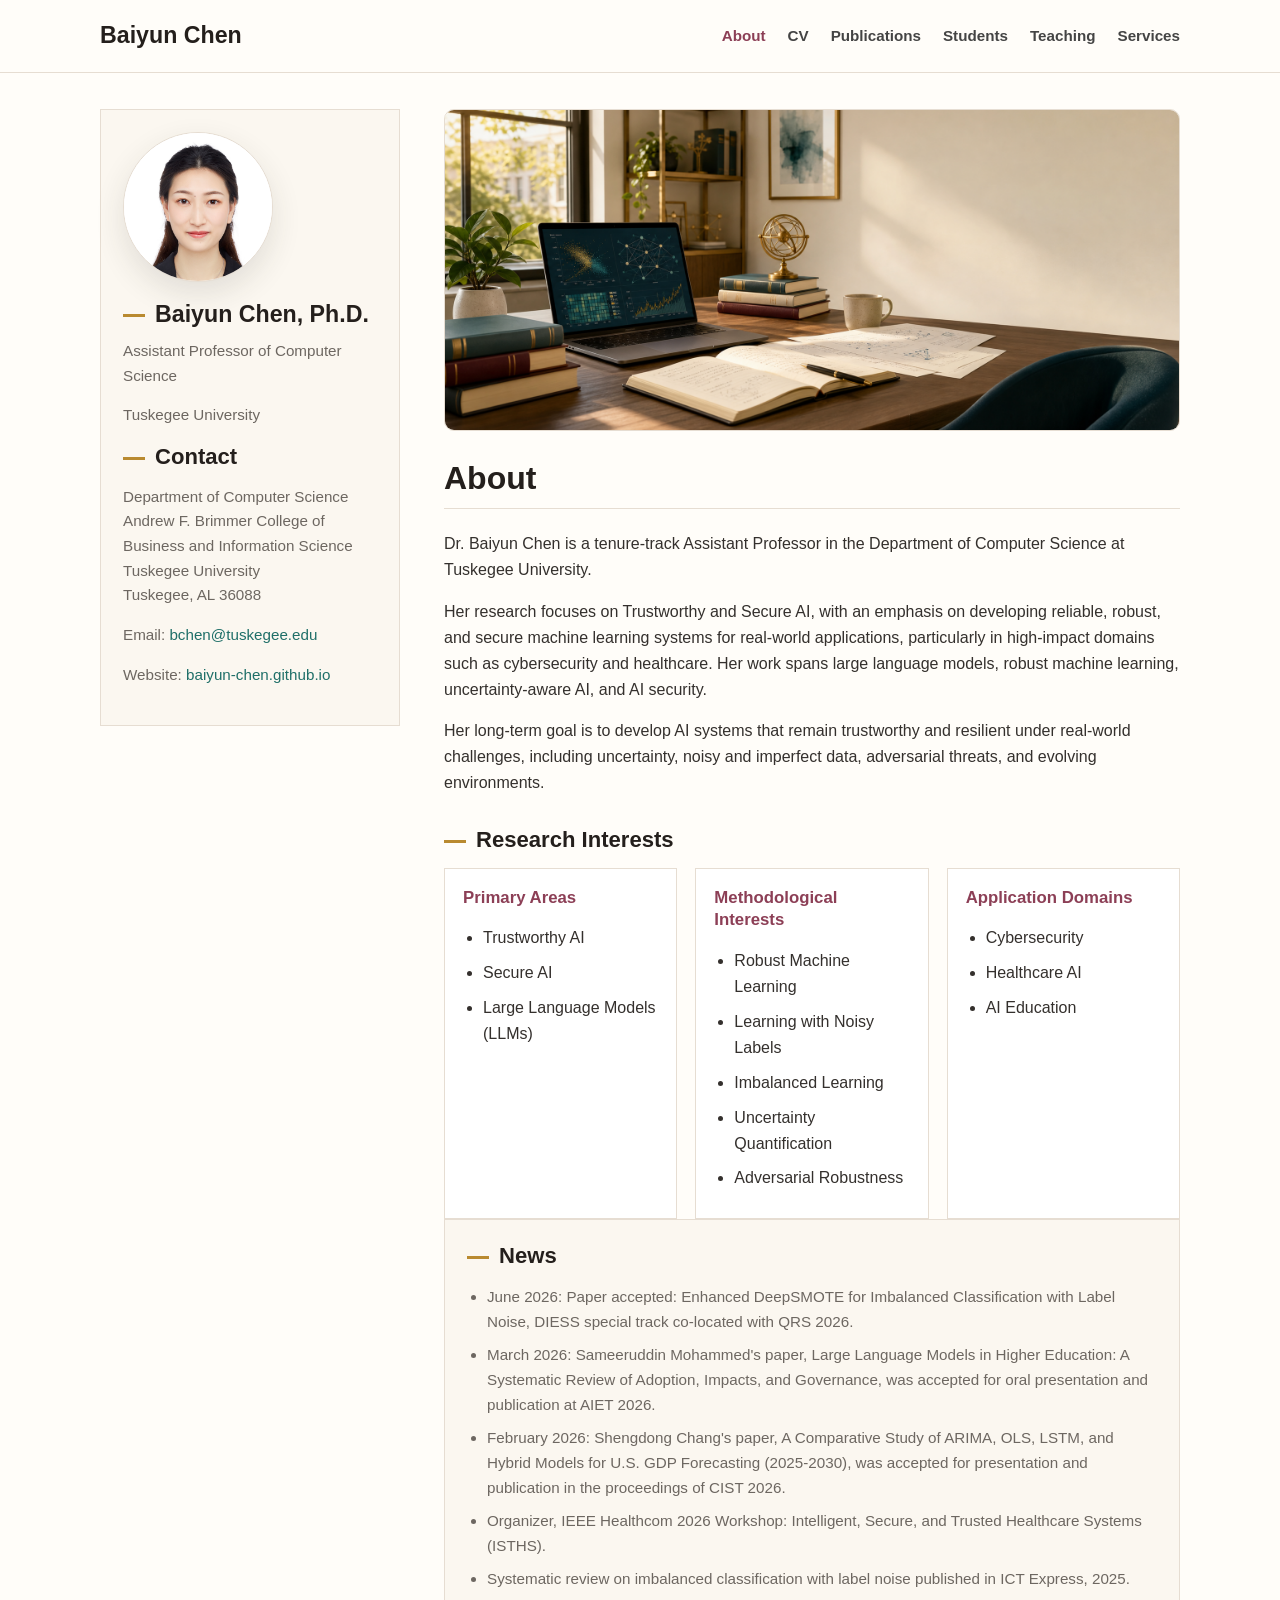
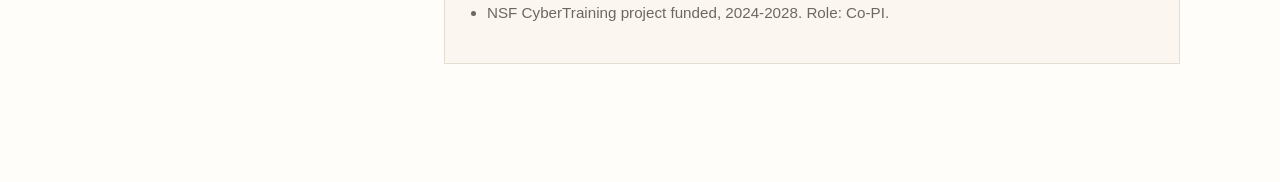
==== index.html @ 9881d70f "Revise homepage biography" ====
<!doctype html>
<html lang="en">
  <head>
    <meta charset="utf-8">
    <meta name="viewport" content="width=device-width, initial-scale=1">
    <meta name="description" content="Baiyun Chen, Ph.D. Assistant Professor of Computer Science at Tuskegee University.">
    <title>Baiyun Chen | About</title>
    <link rel="stylesheet" href="styles.css?v=20260610e">
  </head>
  <body>
    <header class="site-header">
      <div class="header-inner">
        <a class="site-logo" href="index.html">Baiyun Chen</a>
        <nav class="site-nav" aria-label="Main navigation">
          <a class="active" href="index.html">About</a>
          <a href="cv.html">CV</a>
          <a href="publications.html">Publications</a>
          <a href="students.html">Students</a>
          <a href="teaching.html">Teaching</a>
          <a href="services.html">Services</a>
        </nav>
      </div>
    </header>

    <main class="layout">
      <aside class="profile-column" aria-label="Profile and contact">
        <div class="profile-box">
          <img class="headshot" src="assets/chen-baiyun-headshot.jpg" alt="Baiyun Chen headshot">
          <h2 class="profile-name">Baiyun Chen, Ph.D.</h2>
          <p>Assistant Professor of Computer Science</p>
          <p>Tuskegee University</p>

          <h2>Contact</h2>
          <p>
            Department of Computer Science<br>
            Andrew F. Brimmer College of Business and Information Science<br>
            Tuskegee University<br>
            Tuskegee, AL 36088
          </p>
          <p>Email: <a href="mailto:bchen@tuskegee.edu">bchen@tuskegee.edu</a></p>
          <p>Website: <a href="https://baiyun-chen.github.io/">baiyun-chen.github.io</a></p>
        </div>
      </aside>

      <section class="main-column">
        <figure class="feature-image">
          <img src="assets/academic-workspace.png" alt="Warm academic research workspace with laptop, notes, and data visualization">
        </figure>

        <h1>About</h1>
        <p>
          Dr. Baiyun Chen is a tenure-track Assistant Professor in the Department
          of Computer Science at Tuskegee University.
        </p>
        <p>
          Her research focuses on Trustworthy and Secure AI, with an emphasis on
          developing reliable, robust, and secure machine learning systems for
          real-world applications, particularly in high-impact domains such as
          cybersecurity and healthcare. Her work spans large language models,
          robust machine learning, uncertainty-aware AI, and AI security.
        </p>
        <p>
          Her long-term goal is to develop AI systems that remain trustworthy and
          resilient under real-world challenges, including uncertainty, noisy and
          imperfect data, adversarial threats, and evolving environments.
        </p>

        <h2>Research Interests</h2>
        <div class="interest-groups">
          <section>
            <h3>Primary Areas</h3>
            <ul>
              <li>Trustworthy AI</li>
              <li>Secure AI</li>
              <li>Large Language Models (LLMs)</li>
            </ul>
          </section>
          <section>
            <h3>Methodological Interests</h3>
            <ul>
              <li>Robust Machine Learning</li>
              <li>Learning with Noisy Labels</li>
              <li>Imbalanced Learning</li>
              <li>Uncertainty Quantification</li>
              <li>Adversarial Robustness</li>
            </ul>
          </section>
          <section>
            <h3>Application Domains</h3>
            <ul>
              <li>Cybersecurity</li>
              <li>Healthcare AI</li>
              <li>AI Education</li>
            </ul>
          </section>
        </div>

        <section class="news-box">
          <h2>News</h2>
          <ul class="news-list">
            <li>June 2026: Paper accepted: Enhanced DeepSMOTE for Imbalanced Classification with Label Noise, DIESS special track co-located with QRS 2026.</li>
            <li>March 2026: Sameeruddin Mohammed's paper, Large Language Models in Higher Education: A Systematic Review of Adoption, Impacts, and Governance, was accepted for oral presentation and publication at AIET 2026.</li>
            <li>February 2026: Shengdong Chang's paper, A Comparative Study of ARIMA, OLS, LSTM, and Hybrid Models for U.S. GDP Forecasting (2025-2030), was accepted for presentation and publication in the proceedings of CIST 2026.</li>
            <li>Organizer, IEEE Healthcom 2026 Workshop: Intelligent, Secure, and Trusted Healthcare Systems (ISTHS).</li>
            <li>Systematic review on imbalanced classification with label noise published in ICT Express, 2025.</li>
            <li>NSF CyberTraining project funded, 2024-2028. Role: Co-PI.</li>
          </ul>
        </section>
      </section>
    </main>
  </body>
</html>
---- styles.css ----
:root {
  --text: #34302d;
  --muted: #6d6761;
  --heading: #241f1c;
  --link: #1f6f68;
  --link-hover: #7d2f45;
  --line: #e6ddd2;
  --soft: #fbf7f0;
  --soft-strong: #f3ebe0;
  --accent: #8c3f56;
  --gold: #b98a30;
  --max: 1080px;
}

* {
  box-sizing: border-box;
}

body {
  margin: 0;
  background: #fffdf9;
  color: var(--text);
  font-family: Arial, Helvetica, sans-serif;
  font-size: 16px;
  line-height: 1.62;
}

a {
  color: var(--link);
  text-decoration: none;
}

a:hover {
  text-decoration: underline;
}

.site-header {
  border-bottom: 1px solid var(--line);
  background: rgba(255, 253, 249, 0.96);
}

.header-inner {
  display: flex;
  align-items: center;
  justify-content: space-between;
  gap: 24px;
  width: min(var(--max), calc(100% - 40px));
  min-height: 72px;
  margin: 0 auto;
}

.site-logo {
  color: var(--heading);
  font-size: 1.45rem;
  font-weight: 700;
}

.site-logo:hover {
  text-decoration: none;
}

.site-nav {
  display: flex;
  align-items: center;
  gap: 22px;
  overflow-x: auto;
  white-space: nowrap;
}

.site-nav a {
  color: #444444;
  font-size: 0.95rem;
  font-weight: 600;
}

.site-nav a.active {
  color: var(--accent);
}

.layout {
  display: grid;
  grid-template-columns: 300px minmax(0, 1fr);
  gap: 44px;
  width: min(var(--max), calc(100% - 40px));
  margin: 0 auto;
  padding: 36px 0 64px;
}

.content-page {
  width: min(860px, calc(100% - 40px));
  margin: 0 auto;
  padding: 36px 0 64px;
}

.main-column,
.content-page {
  min-width: 0;
}

.profile-column {
  min-width: 0;
}

h1,
h2,
h3,
p {
  margin-top: 0;
}

h1 {
  margin-bottom: 22px;
  padding-bottom: 10px;
  border-bottom: 1px solid var(--line);
  color: var(--heading);
  font-size: 2rem;
  line-height: 1.22;
}

h2 {
  margin: 30px 0 14px;
  color: var(--heading);
  font-size: 1.38rem;
  line-height: 1.25;
}

h2::before {
  display: inline-block;
  width: 22px;
  height: 3px;
  margin-right: 10px;
  vertical-align: middle;
  background: var(--gold);
  content: "";
}

h3 {
  margin-bottom: 6px;
  color: var(--heading);
  font-size: 1.05rem;
  line-height: 1.35;
}

ul,
ol {
  padding-left: 24px;
}

li {
  margin-bottom: 9px;
}

section {
  margin-bottom: 30px;
}

.entry,
.publication-list li {
  padding-bottom: 15px;
  margin-bottom: 15px;
  border-bottom: 1px solid #eeeeee;
}

.entry:last-child,
.publication-list li:last-child {
  border-bottom: 0;
}

.date {
  margin-bottom: 4px;
  color: var(--muted);
  font-size: 0.88rem;
  font-weight: 700;
}

.profile-box,
.news-box {
  padding: 22px;
  margin-bottom: 24px;
  border: 1px solid var(--line);
  background: var(--soft);
}

.profile-box {
  position: sticky;
  top: 24px;
}

.profile-name {
  margin: 0 0 10px;
  font-size: 1.45rem;
}

.headshot {
  display: block;
  width: 150px;
  height: 150px;
  margin-bottom: 18px;
  border: 1px solid var(--line);
  border-radius: 50%;
  object-fit: cover;
  object-position: center top;
  background: #ffffff;
  box-shadow: 0 12px 30px rgba(52, 48, 45, 0.12);
}

.feature-image {
  overflow: hidden;
  margin: 0 0 28px;
  border: 1px solid var(--line);
  border-radius: 10px;
  background: var(--soft);
}

.feature-image img {
  display: block;
  width: 100%;
  max-height: 320px;
  object-fit: cover;
}

.profile-box h2,
.news-box h2 {
  margin-top: 0;
}

.profile-box p,
.news-list {
  color: var(--muted);
  font-size: 0.95rem;
}

.profile-box a {
  overflow-wrap: anywhere;
}

.news-list {
  padding-left: 20px;
}

.publication-list {
  padding-left: 26px;
}

.interest-groups {
  display: grid;
  grid-template-columns: repeat(3, minmax(0, 1fr));
  gap: 18px;
}

.interest-groups section {
  padding: 18px;
  margin-bottom: 0;
  border: 1px solid var(--line);
  background: #ffffff;
}

.interest-groups h3 {
  color: var(--accent);
}

.interest-groups ul {
  margin-bottom: 0;
  padding-left: 20px;
}

strong {
  color: var(--heading);
}

@media (max-width: 820px) {
  .header-inner {
    align-items: flex-start;
    flex-direction: column;
    gap: 10px;
    padding: 16px 0;
  }

  .site-nav {
    width: 100%;
    padding-bottom: 4px;
  }

  .layout {
    grid-template-columns: 1fr;
    gap: 24px;
    padding-top: 28px;
  }

  .interest-groups {
    grid-template-columns: 1fr;
  }

  .profile-box {
    position: static;
  }
}

@media (max-width: 520px) {
  body {
    font-size: 15px;
  }

  .header-inner,
  .layout,
  .content-page {
    width: calc(100% - 28px);
  }

  .site-nav {
    gap: 16px;
  }

  h1 {
    font-size: 1.72rem;
  }
}
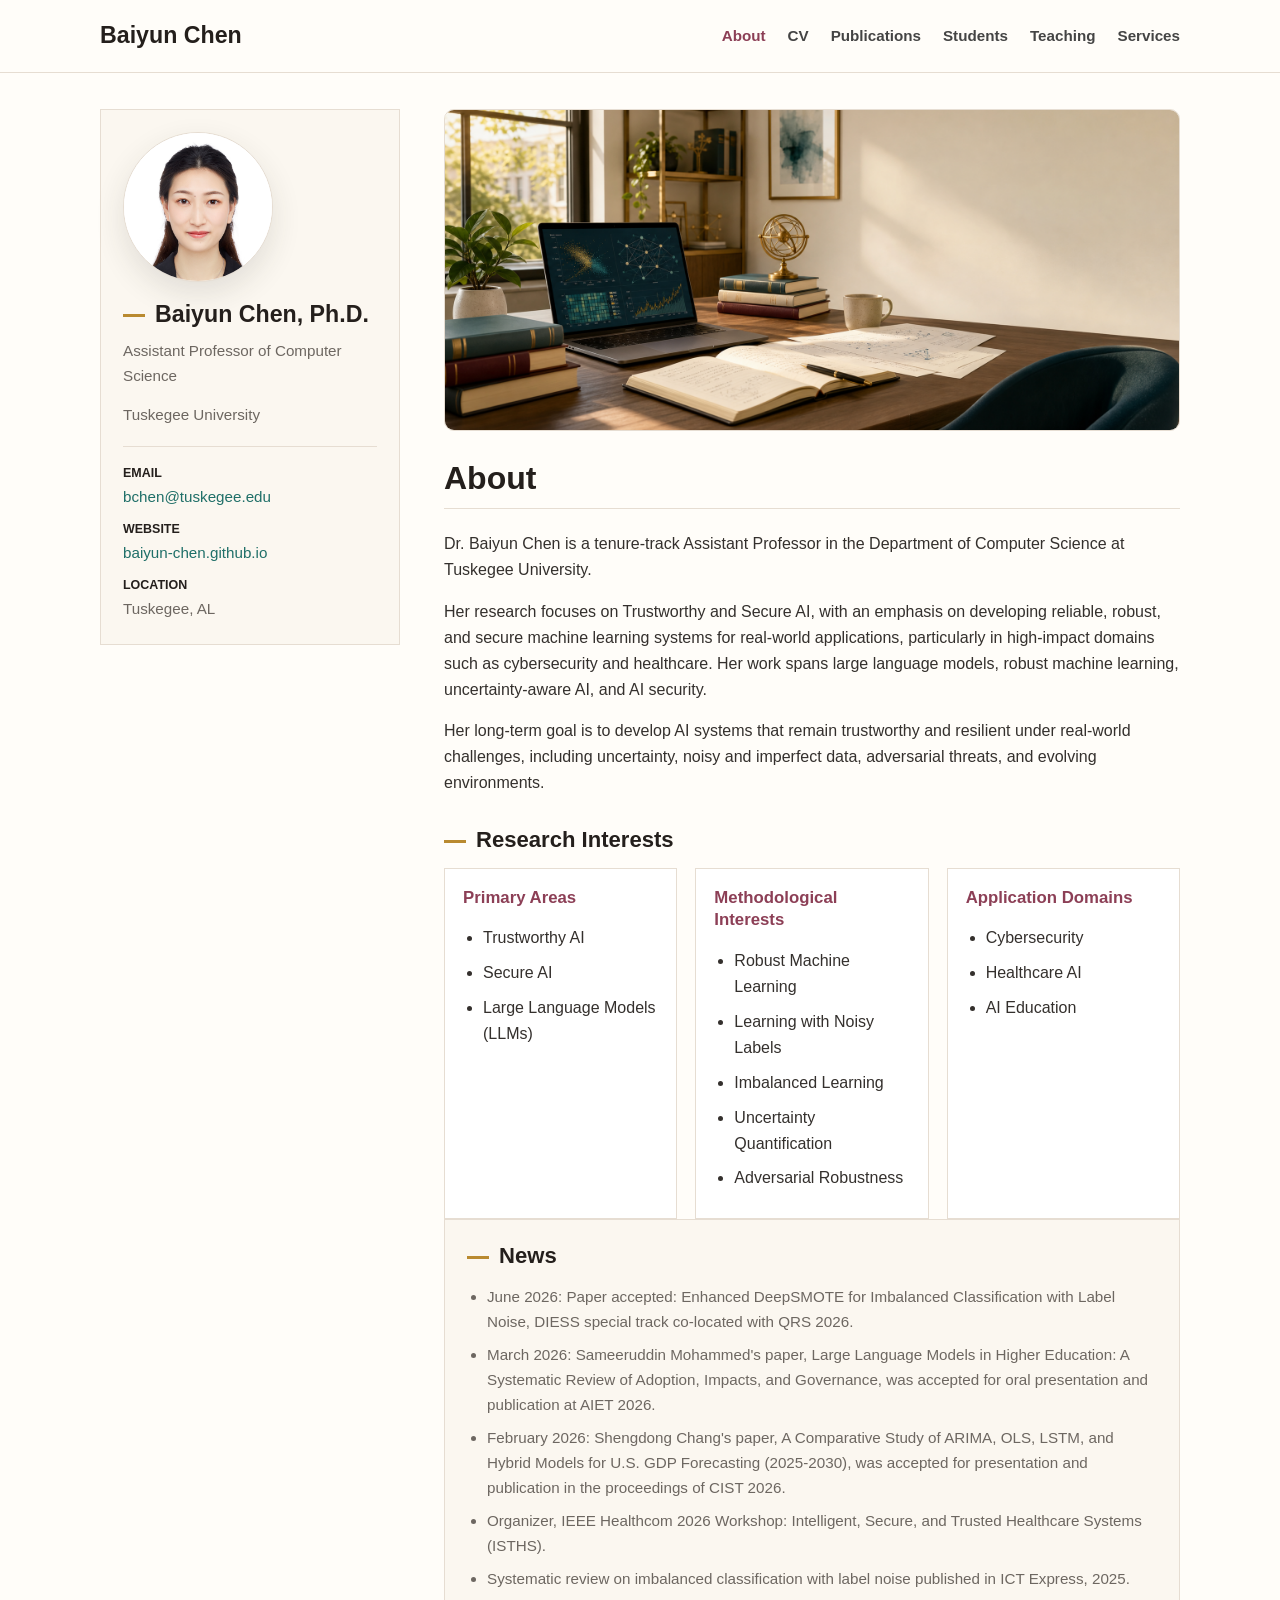
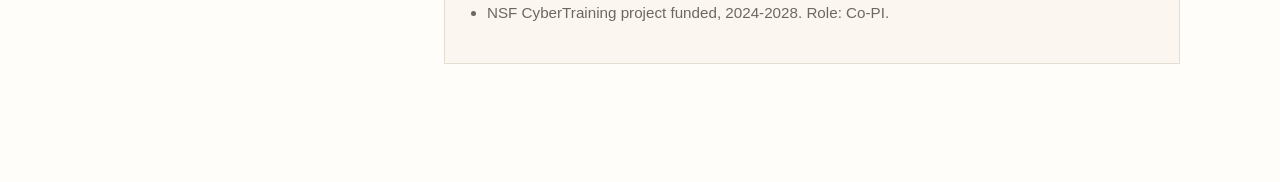
==== commit d04c4420: "Simplify homepage profile contact" ====
--- a/index.html
+++ b/index.html
@@ -29,16 +29,11 @@
           <h2 class="profile-name">Baiyun Chen, Ph.D.</h2>
           <p>Assistant Professor of Computer Science</p>
           <p>Tuskegee University</p>
-
-          <h2>Contact</h2>
-          <p>
-            Department of Computer Science<br>
-            Andrew F. Brimmer College of Business and Information Science<br>
-            Tuskegee University<br>
-            Tuskegee, AL 36088
-          </p>
-          <p>Email: <a href="mailto:bchen@tuskegee.edu">bchen@tuskegee.edu</a></p>
-          <p>Website: <a href="https://baiyun-chen.github.io/">baiyun-chen.github.io</a></p>
+          <ul class="profile-contact" aria-label="Profile contact links">
+            <li><span>Email</span><a href="mailto:bchen@tuskegee.edu">bchen@tuskegee.edu</a></li>
+            <li><span>Website</span><a href="https://baiyun-chen.github.io/">baiyun-chen.github.io</a></li>
+            <li><span>Location</span>Tuskegee, AL</li>
+          </ul>
         </div>
       </aside>
 
--- a/styles.css
+++ b/styles.css
@@ -234,6 +234,30 @@
   overflow-wrap: anywhere;
 }
 
+.profile-contact {
+  display: grid;
+  gap: 9px;
+  margin: 18px 0 0;
+  padding: 16px 0 0;
+  border-top: 1px solid var(--line);
+  list-style: none;
+  color: var(--muted);
+  font-size: 0.95rem;
+}
+
+.profile-contact li {
+  margin-bottom: 0;
+}
+
+.profile-contact span {
+  display: block;
+  margin-bottom: 2px;
+  color: var(--heading);
+  font-size: 0.78rem;
+  font-weight: 700;
+  text-transform: uppercase;
+}
+
 .news-list {
   padding-left: 20px;
 }
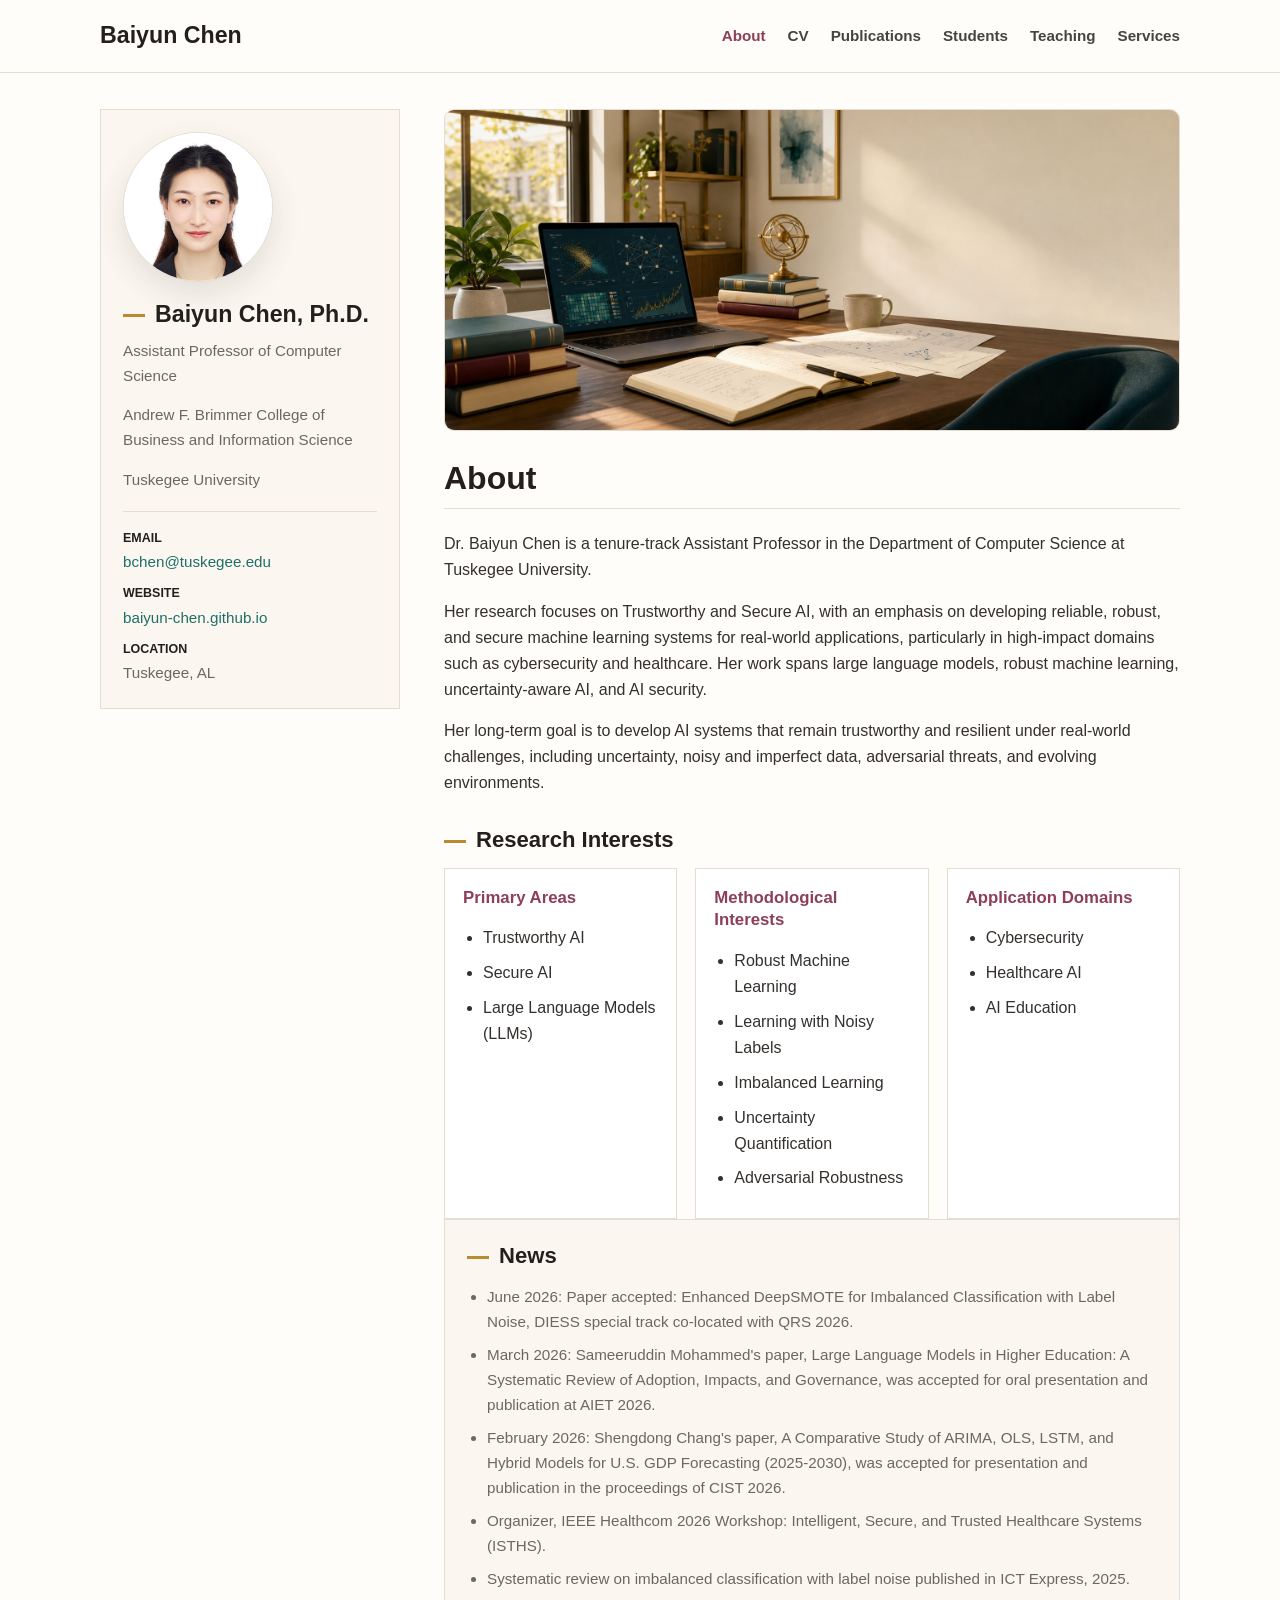
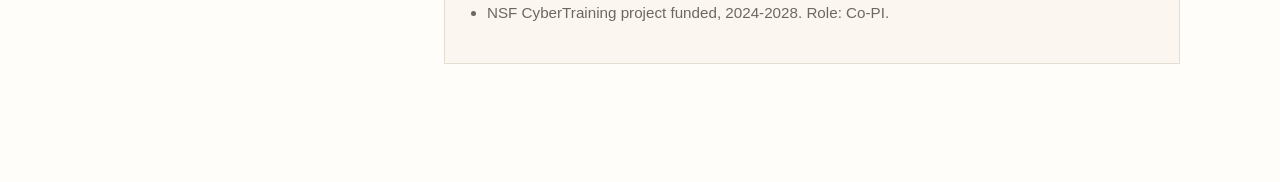
==== commit 162815b0: "Add college to homepage profile" ====
--- a/index.html
+++ b/index.html
@@ -28,6 +28,7 @@
           <img class="headshot" src="assets/chen-baiyun-headshot.jpg" alt="Baiyun Chen headshot">
           <h2 class="profile-name">Baiyun Chen, Ph.D.</h2>
           <p>Assistant Professor of Computer Science</p>
+          <p>Andrew F. Brimmer College of Business and Information Science</p>
           <p>Tuskegee University</p>
           <ul class="profile-contact" aria-label="Profile contact links">
             <li><span>Email</span><a href="mailto:bchen@tuskegee.edu">bchen@tuskegee.edu</a></li>
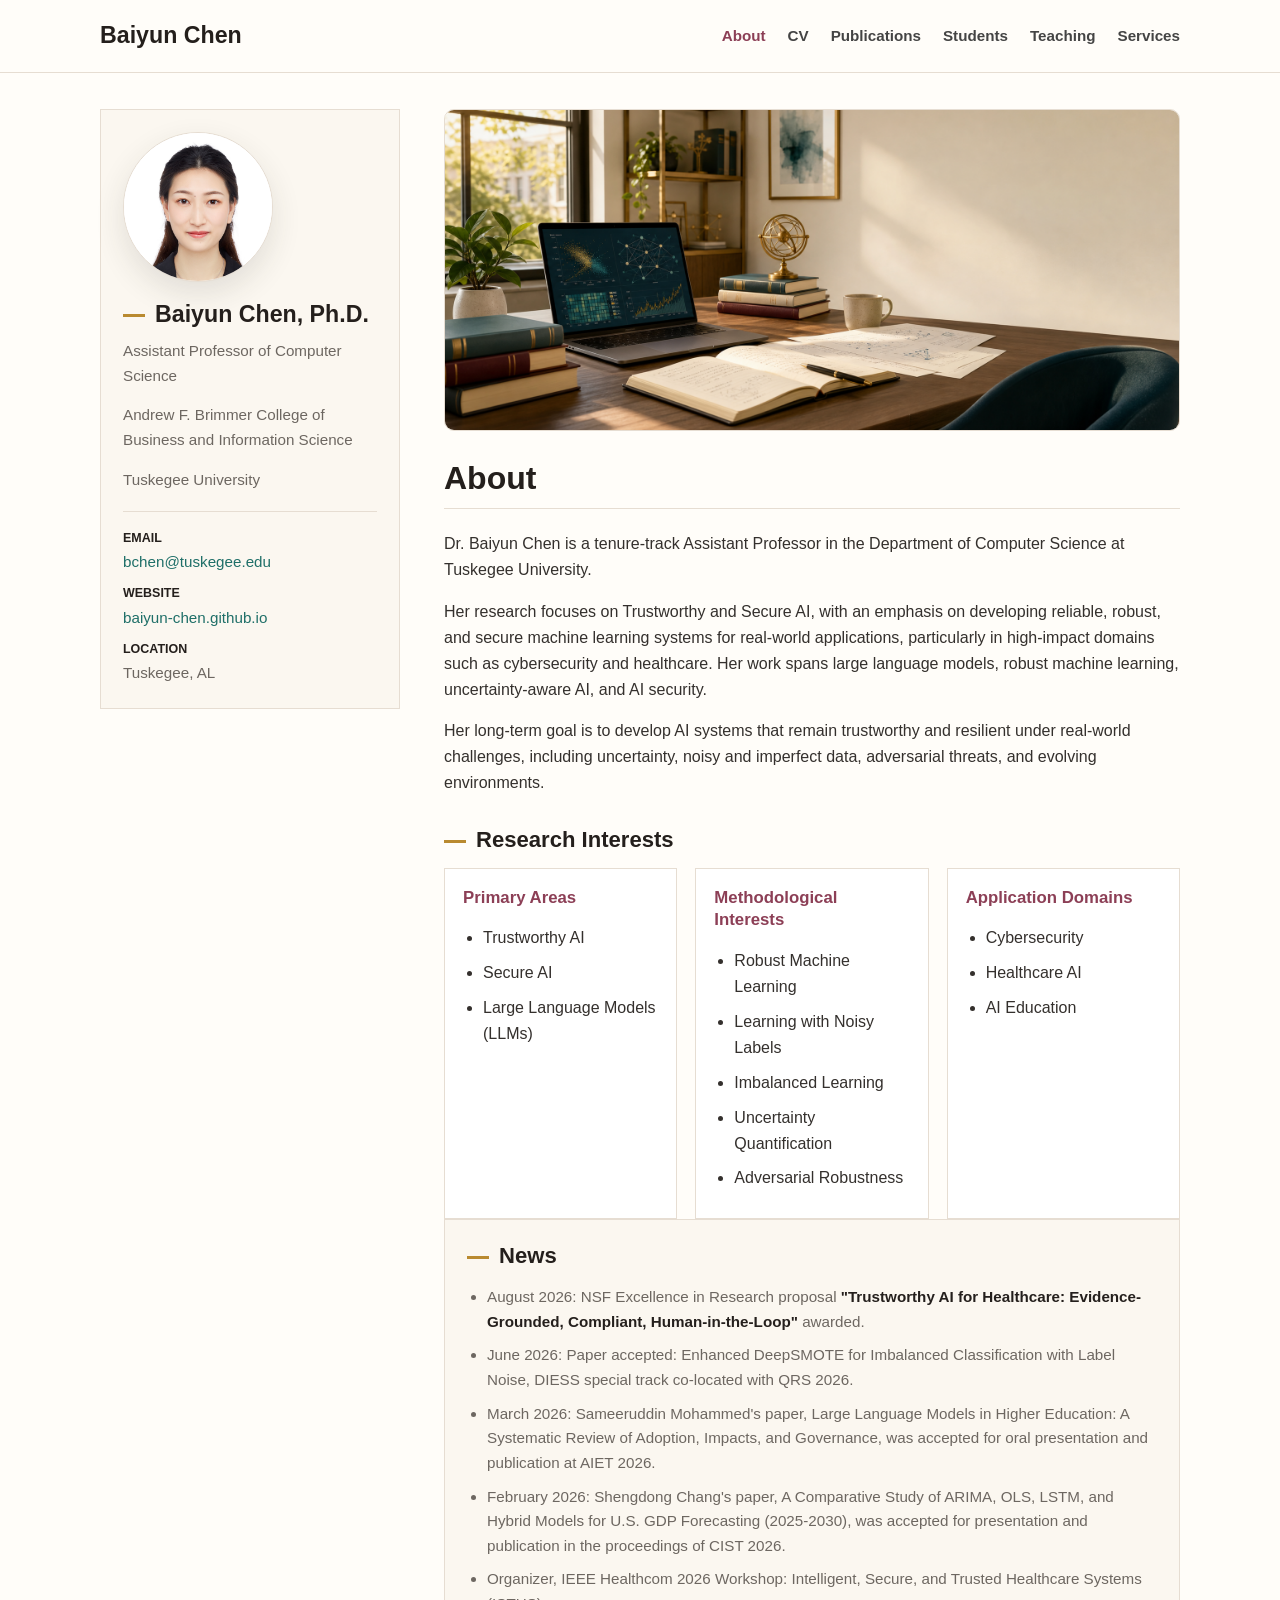
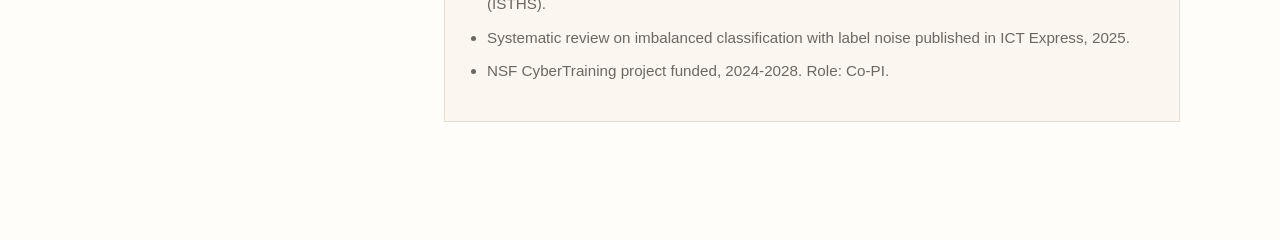
==== commit 410dccd2: "Add news item about NSF Excellence in Research proposal" ====
--- a/index.html
+++ b/index.html
@@ -94,6 +94,7 @@
         <section class="news-box">
           <h2>News</h2>
           <ul class="news-list">
+            <li>August 2026: NSF Excellence in Research proposal <strong>"Trustworthy AI for Healthcare: Evidence-Grounded, Compliant, Human-in-the-Loop"</strong> awarded.</li>
             <li>June 2026: Paper accepted: Enhanced DeepSMOTE for Imbalanced Classification with Label Noise, DIESS special track co-located with QRS 2026.</li>
             <li>March 2026: Sameeruddin Mohammed's paper, Large Language Models in Higher Education: A Systematic Review of Adoption, Impacts, and Governance, was accepted for oral presentation and publication at AIET 2026.</li>
             <li>February 2026: Shengdong Chang's paper, A Comparative Study of ARIMA, OLS, LSTM, and Hybrid Models for U.S. GDP Forecasting (2025-2030), was accepted for presentation and publication in the proceedings of CIST 2026.</li>
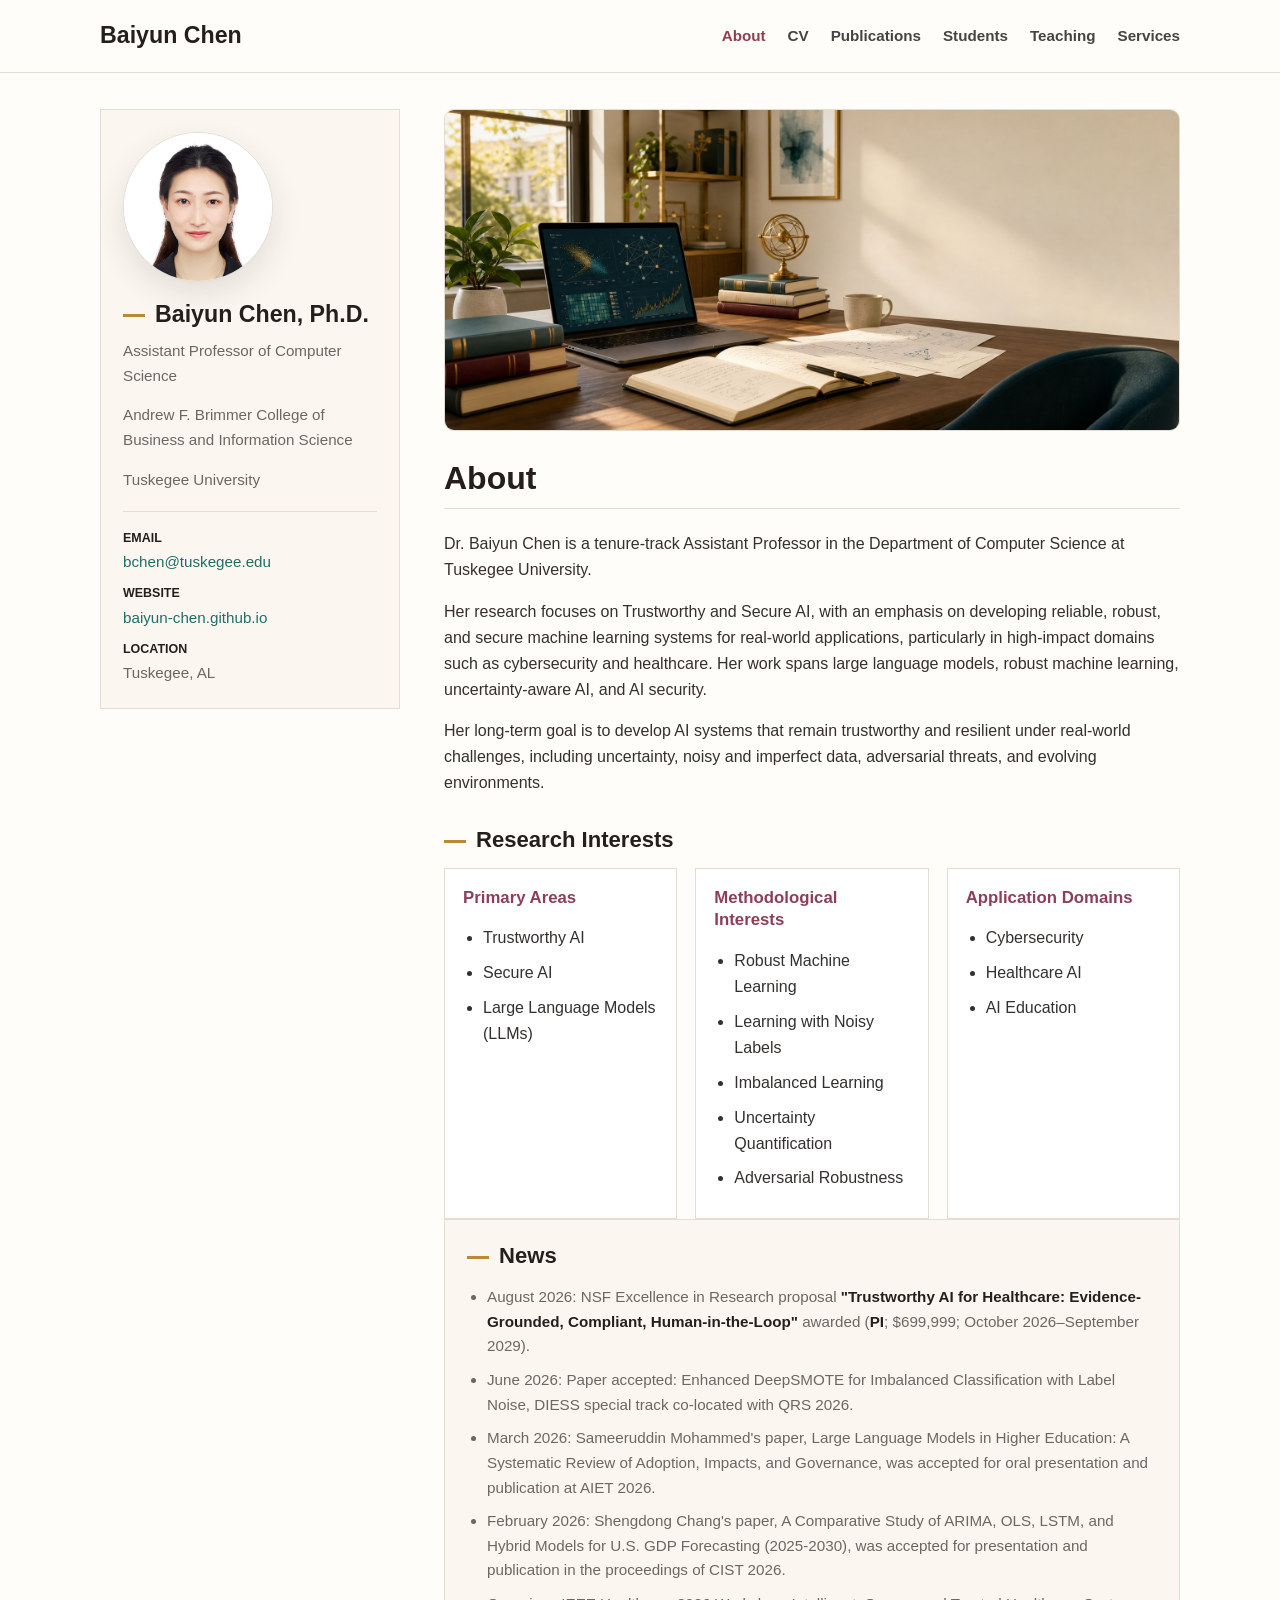
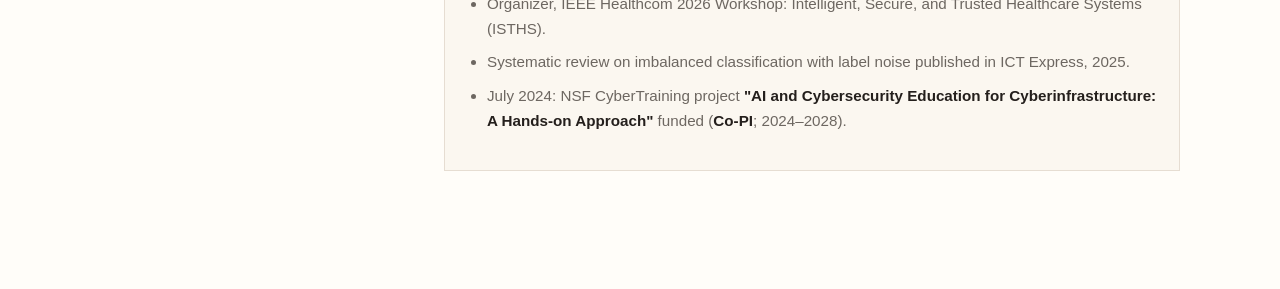
==== commit 9de472db: "Update news section with new project details" ====
--- a/index.html
+++ b/index.html
@@ -94,14 +94,13 @@
         <section class="news-box">
           <h2>News</h2>
           <ul class="news-list">
-            <li>August 2026: NSF Excellence in Research proposal <strong>"Trustworthy AI for Healthcare: Evidence-Grounded, Compliant, Human-in-the-Loop"</strong> awarded.</li>
+            <li>August 2026: NSF Excellence in Research proposal <strong>"Trustworthy AI for Healthcare: Evidence-Grounded, Compliant, Human-in-the-Loop"</strong> awarded (<strong>PI</strong>; $699,999; October 2026–September 2029).</li>            
             <li>June 2026: Paper accepted: Enhanced DeepSMOTE for Imbalanced Classification with Label Noise, DIESS special track co-located with QRS 2026.</li>
             <li>March 2026: Sameeruddin Mohammed's paper, Large Language Models in Higher Education: A Systematic Review of Adoption, Impacts, and Governance, was accepted for oral presentation and publication at AIET 2026.</li>
             <li>February 2026: Shengdong Chang's paper, A Comparative Study of ARIMA, OLS, LSTM, and Hybrid Models for U.S. GDP Forecasting (2025-2030), was accepted for presentation and publication in the proceedings of CIST 2026.</li>
             <li>Organizer, IEEE Healthcom 2026 Workshop: Intelligent, Secure, and Trusted Healthcare Systems (ISTHS).</li>
             <li>Systematic review on imbalanced classification with label noise published in ICT Express, 2025.</li>
-            <li>NSF CyberTraining project funded, 2024-2028. Role: Co-PI.</li>
-          </ul>
+            <li>July 2024: NSF CyberTraining project <strong>"AI and Cybersecurity Education for Cyberinfrastructure: A Hands-on Approach"</strong> funded (<strong>Co-PI</strong>; 2024–2028).</li>          </ul>
         </section>
       </section>
     </main>
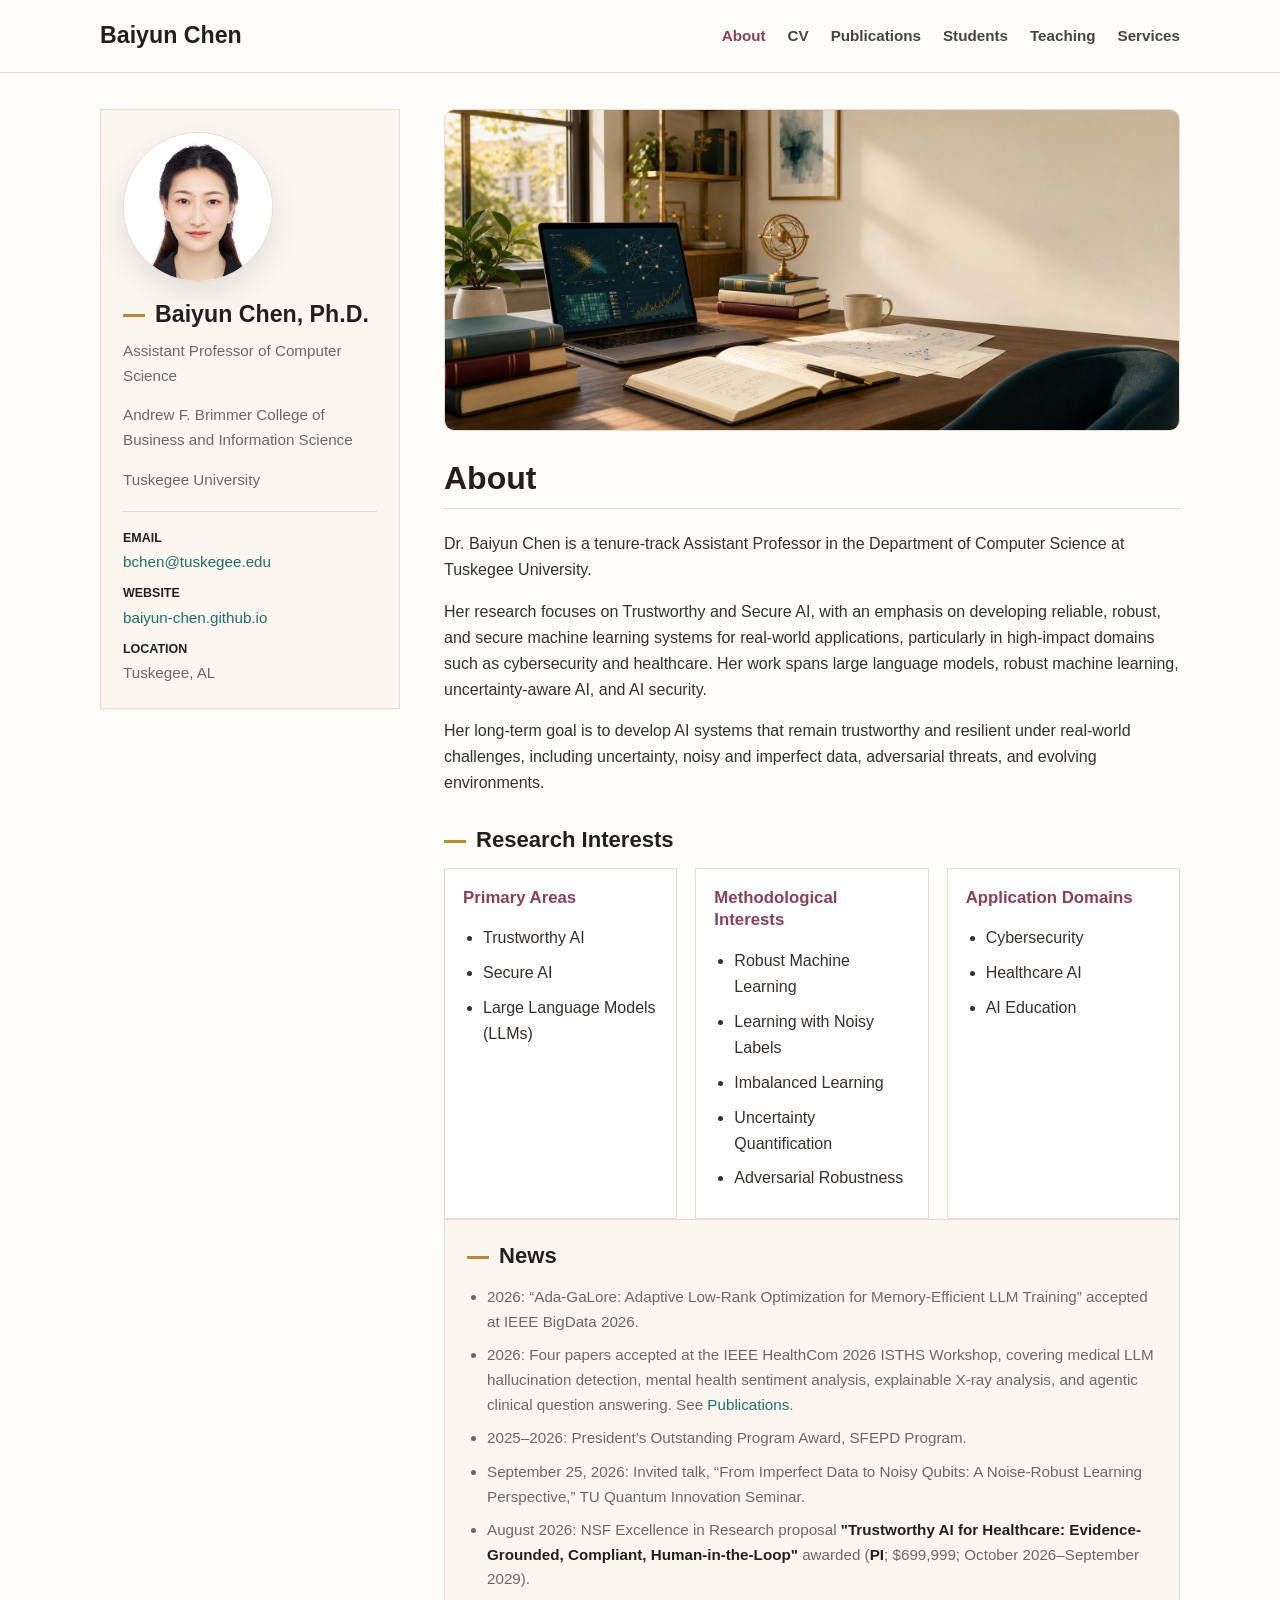
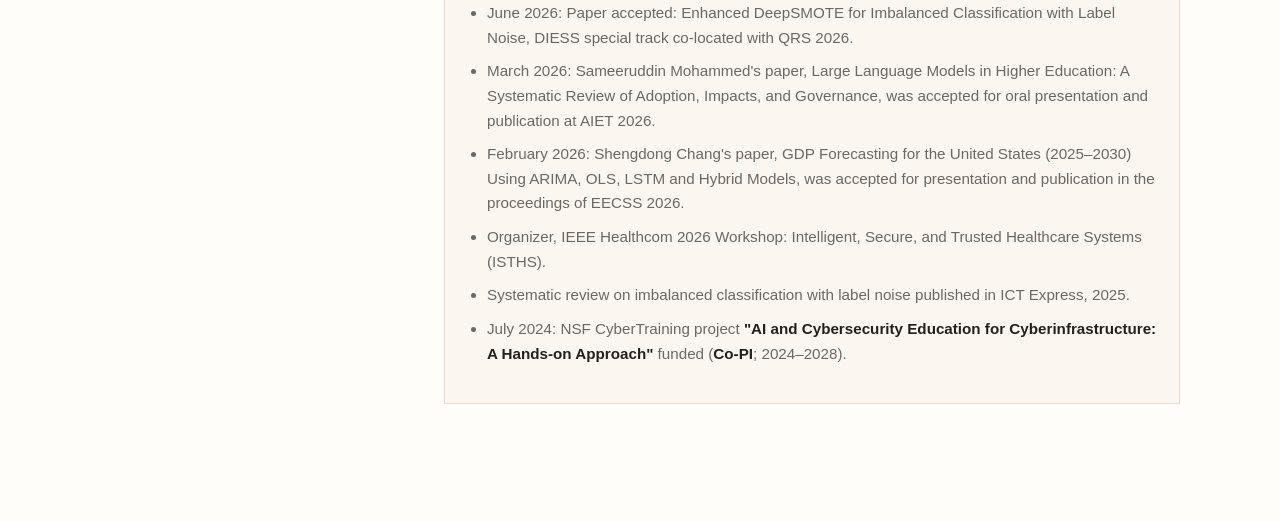
==== commit f53a4a6a: "Update index.html from current CV; show awarded grants only" ====
--- a/index.html
+++ b/index.html
@@ -94,10 +94,14 @@
         <section class="news-box">
           <h2>News</h2>
           <ul class="news-list">
+            <li>2026: “Ada-GaLore: Adaptive Low-Rank Optimization for Memory-Efficient LLM Training” accepted at IEEE BigData 2026.</li>
+            <li>2026: Four papers accepted at the IEEE HealthCom 2026 ISTHS Workshop, covering medical LLM hallucination detection, mental health sentiment analysis, explainable X-ray analysis, and agentic clinical question answering. See <a href="publications.html">Publications</a>.</li>
+            <li>2025–2026: President’s Outstanding Program Award, SFEPD Program.</li>
+            <li>September 25, 2026: Invited talk, “From Imperfect Data to Noisy Qubits: A Noise-Robust Learning Perspective,” TU Quantum Innovation Seminar.</li>
             <li>August 2026: NSF Excellence in Research proposal <strong>"Trustworthy AI for Healthcare: Evidence-Grounded, Compliant, Human-in-the-Loop"</strong> awarded (<strong>PI</strong>; $699,999; October 2026–September 2029).</li>            
             <li>June 2026: Paper accepted: Enhanced DeepSMOTE for Imbalanced Classification with Label Noise, DIESS special track co-located with QRS 2026.</li>
             <li>March 2026: Sameeruddin Mohammed's paper, Large Language Models in Higher Education: A Systematic Review of Adoption, Impacts, and Governance, was accepted for oral presentation and publication at AIET 2026.</li>
-            <li>February 2026: Shengdong Chang's paper, A Comparative Study of ARIMA, OLS, LSTM, and Hybrid Models for U.S. GDP Forecasting (2025-2030), was accepted for presentation and publication in the proceedings of CIST 2026.</li>
+            <li>February 2026: Shengdong Chang's paper, GDP Forecasting for the United States (2025–2030) Using ARIMA, OLS, LSTM and Hybrid Models, was accepted for presentation and publication in the proceedings of EECSS 2026.</li>
             <li>Organizer, IEEE Healthcom 2026 Workshop: Intelligent, Secure, and Trusted Healthcare Systems (ISTHS).</li>
             <li>Systematic review on imbalanced classification with label noise published in ICT Express, 2025.</li>
             <li>July 2024: NSF CyberTraining project <strong>"AI and Cybersecurity Education for Cyberinfrastructure: A Hands-on Approach"</strong> funded (<strong>Co-PI</strong>; 2024–2028).</li>          </ul>
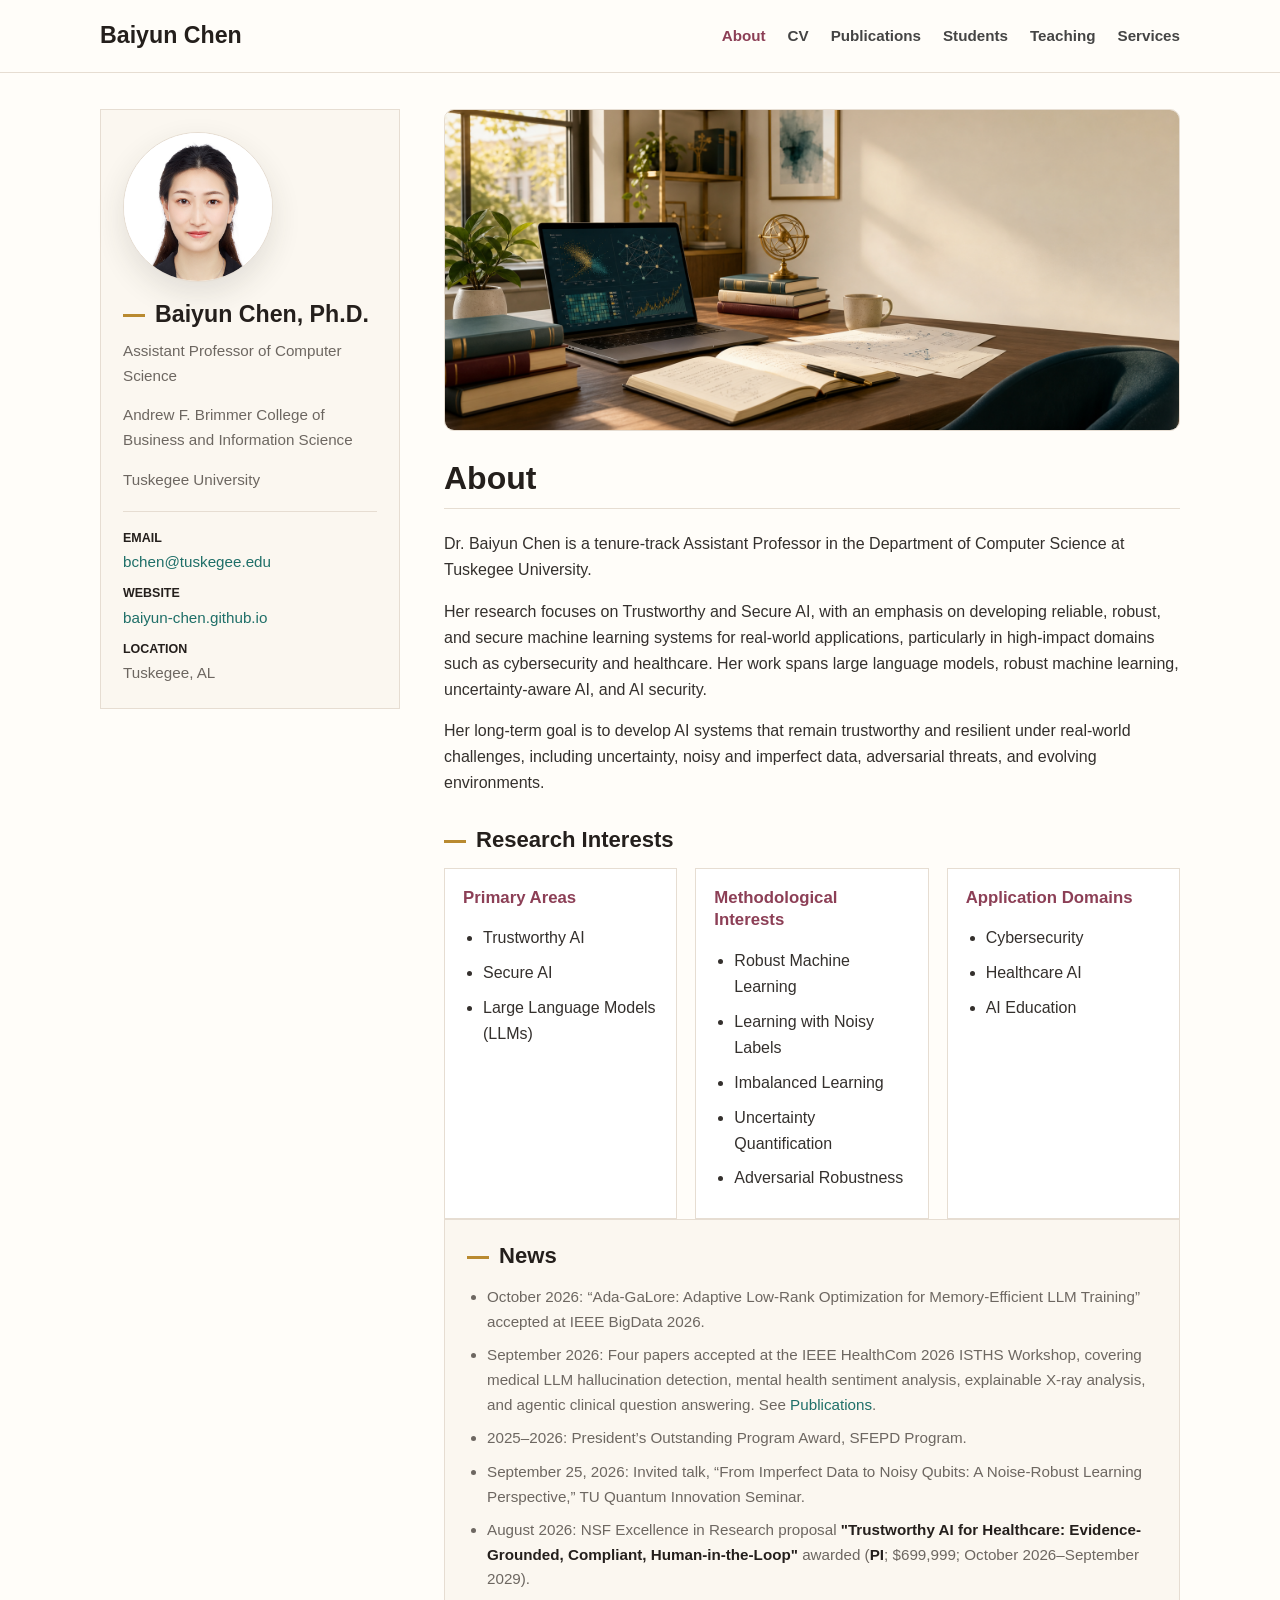
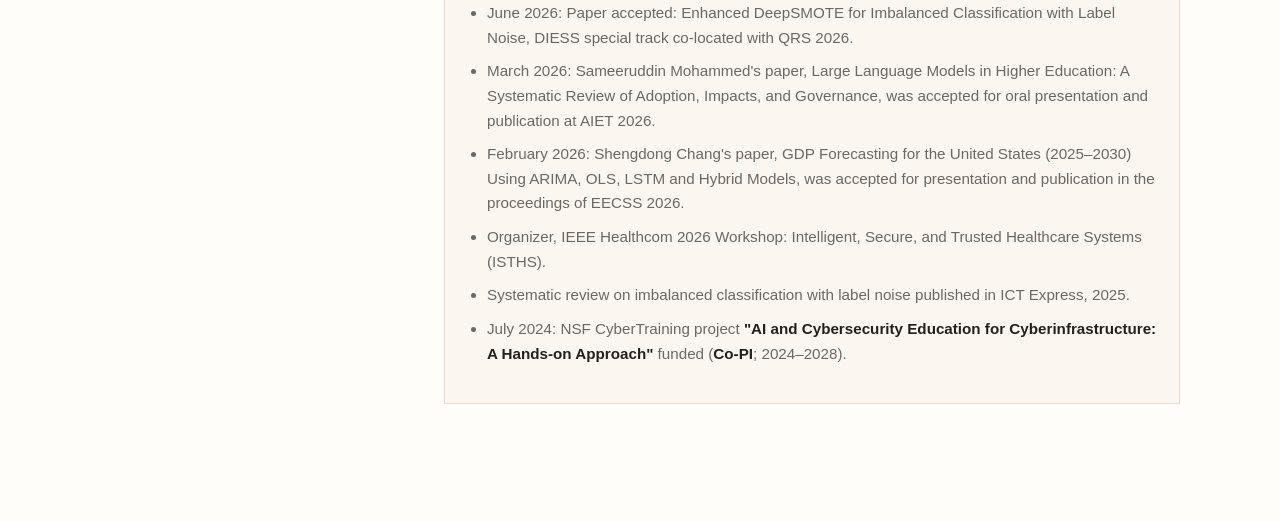
==== commit 83c829b9: "Correct announcement dates for BigData and HealthCom acceptances" ====
--- a/index.html
+++ b/index.html
@@ -94,8 +94,8 @@
         <section class="news-box">
           <h2>News</h2>
           <ul class="news-list">
-            <li>2026: “Ada-GaLore: Adaptive Low-Rank Optimization for Memory-Efficient LLM Training” accepted at IEEE BigData 2026.</li>
-            <li>2026: Four papers accepted at the IEEE HealthCom 2026 ISTHS Workshop, covering medical LLM hallucination detection, mental health sentiment analysis, explainable X-ray analysis, and agentic clinical question answering. See <a href="publications.html">Publications</a>.</li>
+            <li>October 2026: “Ada-GaLore: Adaptive Low-Rank Optimization for Memory-Efficient LLM Training” accepted at IEEE BigData 2026.</li>
+            <li>September 2026: Four papers accepted at the IEEE HealthCom 2026 ISTHS Workshop, covering medical LLM hallucination detection, mental health sentiment analysis, explainable X-ray analysis, and agentic clinical question answering. See <a href="publications.html">Publications</a>.</li>
             <li>2025–2026: President’s Outstanding Program Award, SFEPD Program.</li>
             <li>September 25, 2026: Invited talk, “From Imperfect Data to Noisy Qubits: A Noise-Robust Learning Perspective,” TU Quantum Innovation Seminar.</li>
             <li>August 2026: NSF Excellence in Research proposal <strong>"Trustworthy AI for Healthcare: Evidence-Grounded, Compliant, Human-in-the-Loop"</strong> awarded (<strong>PI</strong>; $699,999; October 2026–September 2029).</li>            
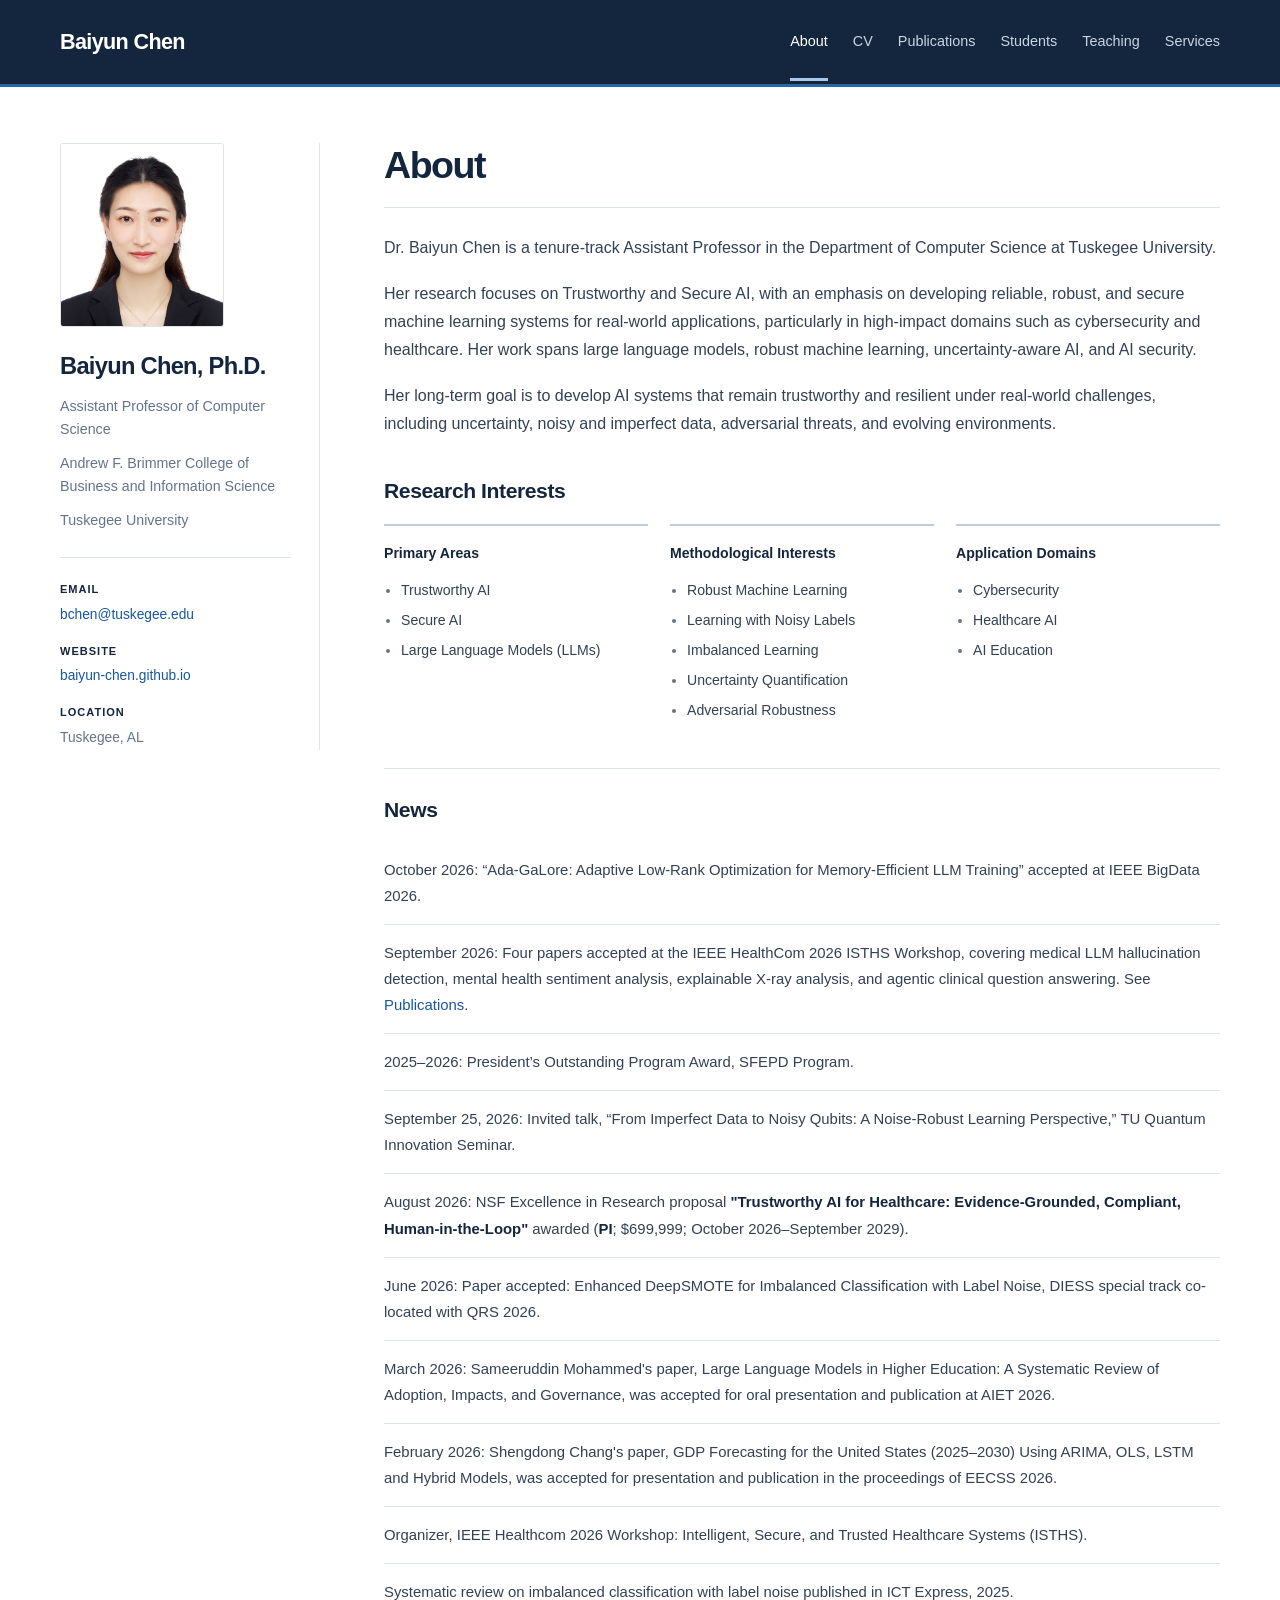
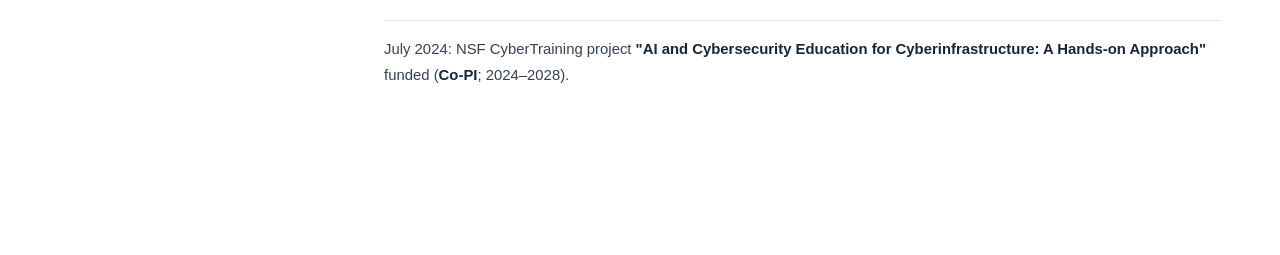
==== commit 180daa3c: "Apply refreshed academic theme and invalidate cached stylesheet" ====
--- a/index.html
+++ b/index.html
@@ -5,7 +5,7 @@
     <meta name="viewport" content="width=device-width, initial-scale=1">
     <meta name="description" content="Baiyun Chen, Ph.D. Assistant Professor of Computer Science at Tuskegee University.">
     <title>Baiyun Chen | About</title>
-    <link rel="stylesheet" href="styles.css?v=20260610e">
+    <link rel="stylesheet" href="styles.css?v=20261113-professional">
   </head>
   <body>
     <header class="site-header">
@@ -39,9 +39,6 @@
       </aside>
 
       <section class="main-column">
-        <figure class="feature-image">
-          <img src="assets/academic-workspace.png" alt="Warm academic research workspace with laptop, notes, and data visualization">
-        </figure>
 
         <h1>About</h1>
         <p>
--- a/styles.css
+++ b/styles.css
@@ -1,341 +1,110 @@
 :root {
-  --text: #34302d;
-  --muted: #6d6761;
-  --heading: #241f1c;
-  --link: #1f6f68;
-  --link-hover: #7d2f45;
-  --line: #e6ddd2;
-  --soft: #fbf7f0;
-  --soft-strong: #f3ebe0;
-  --accent: #8c3f56;
-  --gold: #b98a30;
-  --max: 1080px;
+  --text: #334155;
+  --muted: #64748b;
+  --heading: #14263d;
+  --link: #1756a0;
+  --link-hover: #103d73;
+  --line: #dce3eb;
+  --soft: #f5f7fa;
+  --accent: #1756a0;
+  --max: 1160px;
 }
-
-* {
-  box-sizing: border-box;
-}
-
+* { box-sizing: border-box; }
+html { scroll-padding-top: 24px; }
 body {
   margin: 0;
-  background: #fffdf9;
+  background: #fff;
   color: var(--text);
-  font-family: Arial, Helvetica, sans-serif;
+  font-family: -apple-system, BlinkMacSystemFont, "Segoe UI", Arial, sans-serif;
   font-size: 16px;
-  line-height: 1.62;
+  line-height: 1.75;
+  -webkit-font-smoothing: antialiased;
 }
-
-a {
-  color: var(--link);
-  text-decoration: none;
+a { color: var(--link); text-decoration: none; text-underline-offset: 4px; }
+a:hover { color: var(--link-hover); text-decoration: underline; }
+a:focus-visible { outline: 2px solid var(--accent); outline-offset: 5px; border-radius: 2px; }
+.site-header { background: #14263d; border-bottom: 3px solid #2866a5; }
+.header-inner {
+  display: flex; align-items: center; justify-content: space-between;
+  gap: 28px; width: min(var(--max), calc(100% - 64px));
+  min-height: 84px; margin: 0 auto;
 }
-
-a:hover {
-  text-decoration: underline;
+.site-logo { color: #fff; font-size: 1.35rem; font-weight: 650; letter-spacing: -.03em; white-space: nowrap; }
+.site-logo:hover { color: #fff; text-decoration: none; }
+.site-nav { display: flex; align-items: center; gap: 25px; overflow-x: auto; white-space: nowrap; }
+.site-nav a { display: block; padding: 26px 0 23px; border-bottom: 3px solid transparent; color: #c9d5e4; font-size: .9rem; font-weight: 500; }
+.site-nav a:hover { color: #fff; text-decoration: none; border-bottom-color: #6f94be; }
+.site-nav a.active { color: #fff; border-bottom-color: #aac8ec; }
+.layout {
+  display: grid; grid-template-columns: 260px minmax(0, 1fr);
+  gap: 64px; width: min(var(--max), calc(100% - 64px));
+  margin: 0 auto; padding: 56px 0 80px;
 }
-
-.site-header {
-  border-bottom: 1px solid var(--line);
-  background: rgba(255, 253, 249, 0.96);
+.content-page { width: min(900px, calc(100% - 64px)); margin: 0 auto; padding: 52px 0 80px; }
+.main-column, .content-page, .profile-column { min-width: 0; }
+h1, h2, h3, p { margin-top: 0; }
+h1 { margin-bottom: 26px; padding-bottom: 19px; border-bottom: 1px solid var(--line); color: var(--heading); font-size: 2.35rem; font-weight: 650; letter-spacing: -.04em; line-height: 1.2; }
+h2 { margin: 38px 0 18px; color: var(--heading); font-size: 1.32rem; font-weight: 650; letter-spacing: -.02em; line-height: 1.4; }
+h3 { margin-bottom: 8px; color: var(--heading); font-size: 1.02rem; font-weight: 650; line-height: 1.55; }
+p { margin-bottom: 18px; }
+ul, ol { padding-left: 23px; }
+li { margin-bottom: 10px; }
+li::marker { color: var(--muted); }
+section { margin-bottom: 36px; }
+.entry, .publication-list li { padding-bottom: 20px; margin-bottom: 20px; border-bottom: 1px solid var(--line); }
+.entry:last-child, .publication-list li:last-child { border-bottom: 0; }
+.entry p:last-child { margin-bottom: 0; }
+.date { margin-bottom: 6px; color: var(--muted); font-size: .85rem; font-weight: 550; font-variant-numeric: tabular-nums; }
+.profile-box { position: sticky; top: 32px; padding: 0 28px 0 0; border-right: 1px solid var(--line); }
+.profile-name { margin: 0 0 12px; font-size: 1.48rem; line-height: 1.35; letter-spacing: -.03em; }
+.headshot { display: block; width: 164px; height: 184px; max-width: 100%; margin-bottom: 24px; border: 1px solid var(--line); border-radius: 3px; object-fit: cover; object-position: center top; background: var(--soft); }
+.feature-image { display: none; }
+.profile-box p { margin-bottom: 10px; color: var(--muted); font-size: .89rem; line-height: 1.65; }
+.profile-box a { overflow-wrap: anywhere; }
+.profile-contact { display: grid; gap: 15px; margin: 25px 0 0; padding: 22px 0 0; border-top: 1px solid var(--line); list-style: none; color: var(--muted); font-size: .86rem; }
+.profile-contact li { margin: 0; }
+.profile-contact span { display: block; margin-bottom: 3px; color: var(--heading); font-size: .69rem; font-weight: 650; letter-spacing: .09em; text-transform: uppercase; }
+.interest-groups { display: grid; grid-template-columns: repeat(3, minmax(0, 1fr)); gap: 22px; }
+.interest-groups section { margin: 0; padding: 17px 0 0; border-top: 2px solid #bfccdc; }
+.interest-groups h3 { color: var(--heading); font-size: .88rem; }
+.interest-groups ul { margin-bottom: 0; padding-left: 17px; font-size: .88rem; line-height: 1.65; }
+.interest-groups li { margin-bottom: 7px; }
+.news-box { padding: 26px 0 0; margin-top: 38px; border-top: 1px solid var(--line); background: transparent; }
+.news-box h2 { margin-top: 0; }
+.news-list { margin: 0; padding: 0; list-style: none; font-size: .93rem; }
+.news-list li { margin: 0; padding: 15px 0; border-bottom: 1px solid var(--line); }
+.news-list li:last-child { border-bottom: 0; }
+.publication-list { padding-left: 27px; }
+.publication-list li { padding-left: 6px; overflow-wrap: anywhere; }
+strong { color: var(--heading); font-weight: 650; }
+@media (max-width: 1000px) {
+  .layout { gap: 36px; grid-template-columns: 230px minmax(0, 1fr); }
+  .interest-groups { grid-template-columns: 1fr; gap: 18px; }
 }
-
-.header-inner {
-  display: flex;
-  align-items: center;
-  justify-content: space-between;
-  gap: 24px;
-  width: min(var(--max), calc(100% - 40px));
-  min-height: 72px;
-  margin: 0 auto;
+@media (max-width: 820px) {
+  .header-inner { align-items: flex-start; flex-direction: column; gap: 6px; padding: 20px 0 0; }
+  .site-nav { width: 100%; gap: 24px; }
+  .site-nav a { padding: 12px 0 15px; }
+  .layout { grid-template-columns: 1fr; gap: 34px; padding-top: 32px; }
+  .profile-box { position: static; padding: 0 0 28px; border-right: 0; border-bottom: 1px solid var(--line); }
+  .headshot { width: 130px; height: 146px; }
+  .profile-contact { grid-template-columns: repeat(3, minmax(0, 1fr)); }
+  .content-page { padding-top: 34px; }
 }
-
-.site-logo {
-  color: var(--heading);
-  font-size: 1.45rem;
-  font-weight: 700;
+@media (max-width: 520px) {
+  body { font-size: 15px; }
+  .header-inner, .layout, .content-page { width: calc(100% - 36px); }
+  .site-nav { gap: 20px; }
+  .site-nav a { font-size: .84rem; }
+  h1 { font-size: 2rem; }
+  .profile-contact { grid-template-columns: 1fr; gap: 12px; }
+  .profile-contact span { display: inline-block; width: 78px; margin-right: 8px; }
 }
-
-.site-logo:hover {
-  text-decoration: none;
+@media (prefers-reduced-motion: reduce) { html { scroll-behavior: auto; } }
+@media print {
+  .site-header, .feature-image { display: none; }
+  .layout { display: block; padding: 0; }
+  .profile-box { position: static; border: 0; padding: 0; }
+  .content-page { width: 100%; padding: 0; }
+  a { color: inherit; }
 }
-
-.site-nav {
-  display: flex;
-  align-items: center;
-  gap: 22px;
-  overflow-x: auto;
-  white-space: nowrap;
-}
-
-.site-nav a {
-  color: #444444;
-  font-size: 0.95rem;
-  font-weight: 600;
-}
-
-.site-nav a.active {
-  color: var(--accent);
-}
-
-.layout {
-  display: grid;
-  grid-template-columns: 300px minmax(0, 1fr);
-  gap: 44px;
-  width: min(var(--max), calc(100% - 40px));
-  margin: 0 auto;
-  padding: 36px 0 64px;
-}
-
-.content-page {
-  width: min(860px, calc(100% - 40px));
-  margin: 0 auto;
-  padding: 36px 0 64px;
-}
-
-.main-column,
-.content-page {
-  min-width: 0;
-}
-
-.profile-column {
-  min-width: 0;
-}
-
-h1,
-h2,
-h3,
-p {
-  margin-top: 0;
-}
-
-h1 {
-  margin-bottom: 22px;
-  padding-bottom: 10px;
-  border-bottom: 1px solid var(--line);
-  color: var(--heading);
-  font-size: 2rem;
-  line-height: 1.22;
-}
-
-h2 {
-  margin: 30px 0 14px;
-  color: var(--heading);
-  font-size: 1.38rem;
-  line-height: 1.25;
-}
-
-h2::before {
-  display: inline-block;
-  width: 22px;
-  height: 3px;
-  margin-right: 10px;
-  vertical-align: middle;
-  background: var(--gold);
-  content: "";
-}
-
-h3 {
-  margin-bottom: 6px;
-  color: var(--heading);
-  font-size: 1.05rem;
-  line-height: 1.35;
-}
-
-ul,
-ol {
-  padding-left: 24px;
-}
-
-li {
-  margin-bottom: 9px;
-}
-
-section {
-  margin-bottom: 30px;
-}
-
-.entry,
-.publication-list li {
-  padding-bottom: 15px;
-  margin-bottom: 15px;
-  border-bottom: 1px solid #eeeeee;
-}
-
-.entry:last-child,
-.publication-list li:last-child {
-  border-bottom: 0;
-}
-
-.date {
-  margin-bottom: 4px;
-  color: var(--muted);
-  font-size: 0.88rem;
-  font-weight: 700;
-}
-
-.profile-box,
-.news-box {
-  padding: 22px;
-  margin-bottom: 24px;
-  border: 1px solid var(--line);
-  background: var(--soft);
-}
-
-.profile-box {
-  position: sticky;
-  top: 24px;
-}
-
-.profile-name {
-  margin: 0 0 10px;
-  font-size: 1.45rem;
-}
-
-.headshot {
-  display: block;
-  width: 150px;
-  height: 150px;
-  margin-bottom: 18px;
-  border: 1px solid var(--line);
-  border-radius: 50%;
-  object-fit: cover;
-  object-position: center top;
-  background: #ffffff;
-  box-shadow: 0 12px 30px rgba(52, 48, 45, 0.12);
-}
-
-.feature-image {
-  overflow: hidden;
-  margin: 0 0 28px;
-  border: 1px solid var(--line);
-  border-radius: 10px;
-  background: var(--soft);
-}
-
-.feature-image img {
-  display: block;
-  width: 100%;
-  max-height: 320px;
-  object-fit: cover;
-}
-
-.profile-box h2,
-.news-box h2 {
-  margin-top: 0;
-}
-
-.profile-box p,
-.news-list {
-  color: var(--muted);
-  font-size: 0.95rem;
-}
-
-.profile-box a {
-  overflow-wrap: anywhere;
-}
-
-.profile-contact {
-  display: grid;
-  gap: 9px;
-  margin: 18px 0 0;
-  padding: 16px 0 0;
-  border-top: 1px solid var(--line);
-  list-style: none;
-  color: var(--muted);
-  font-size: 0.95rem;
-}
-
-.profile-contact li {
-  margin-bottom: 0;
-}
-
-.profile-contact span {
-  display: block;
-  margin-bottom: 2px;
-  color: var(--heading);
-  font-size: 0.78rem;
-  font-weight: 700;
-  text-transform: uppercase;
-}
-
-.news-list {
-  padding-left: 20px;
-}
-
-.publication-list {
-  padding-left: 26px;
-}
-
-.interest-groups {
-  display: grid;
-  grid-template-columns: repeat(3, minmax(0, 1fr));
-  gap: 18px;
-}
-
-.interest-groups section {
-  padding: 18px;
-  margin-bottom: 0;
-  border: 1px solid var(--line);
-  background: #ffffff;
-}
-
-.interest-groups h3 {
-  color: var(--accent);
-}
-
-.interest-groups ul {
-  margin-bottom: 0;
-  padding-left: 20px;
-}
-
-strong {
-  color: var(--heading);
-}
-
-@media (max-width: 820px) {
-  .header-inner {
-    align-items: flex-start;
-    flex-direction: column;
-    gap: 10px;
-    padding: 16px 0;
-  }
-
-  .site-nav {
-    width: 100%;
-    padding-bottom: 4px;
-  }
-
-  .layout {
-    grid-template-columns: 1fr;
-    gap: 24px;
-    padding-top: 28px;
-  }
-
-  .interest-groups {
-    grid-template-columns: 1fr;
-  }
-
-  .profile-box {
-    position: static;
-  }
-}
-
-@media (max-width: 520px) {
-  body {
-    font-size: 15px;
-  }
-
-  .header-inner,
-  .layout,
-  .content-page {
-    width: calc(100% - 28px);
-  }
-
-  .site-nav {
-    gap: 16px;
-  }
-
-  h1 {
-    font-size: 1.72rem;
-  }
-}
